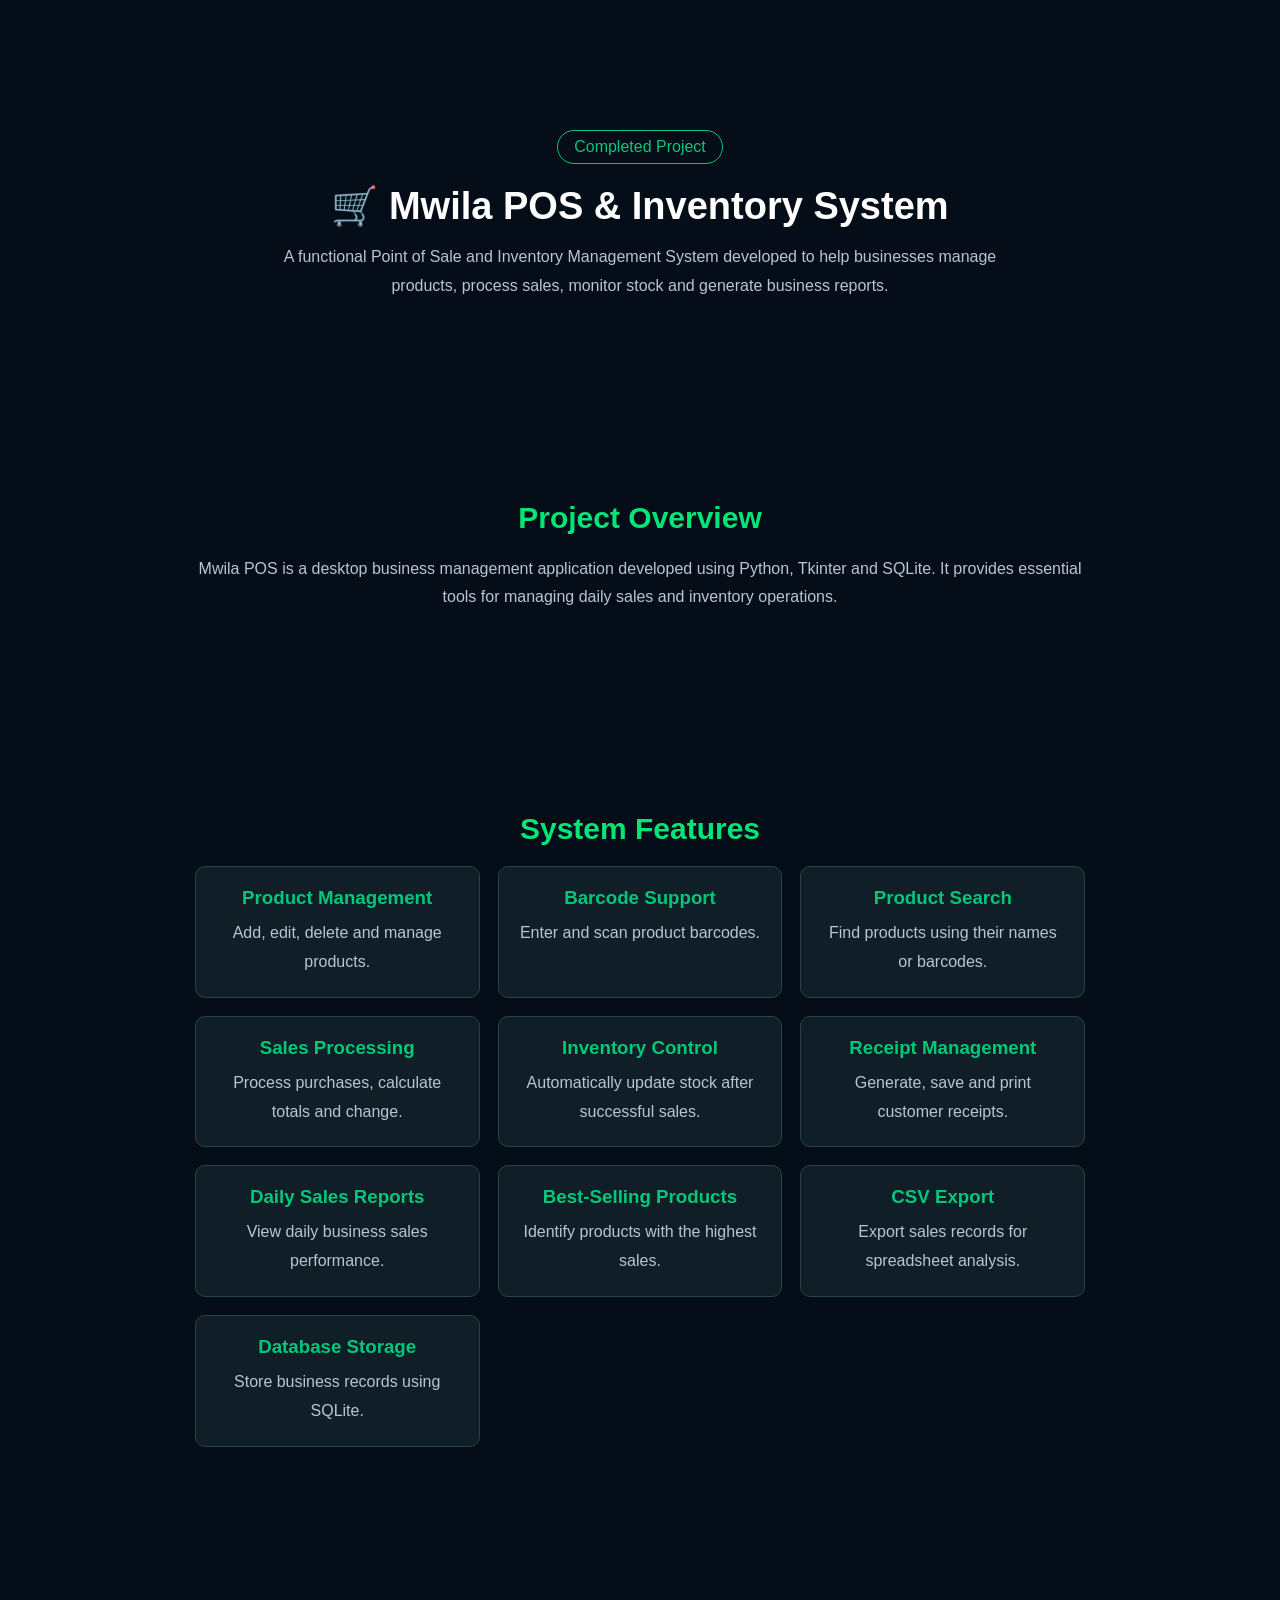
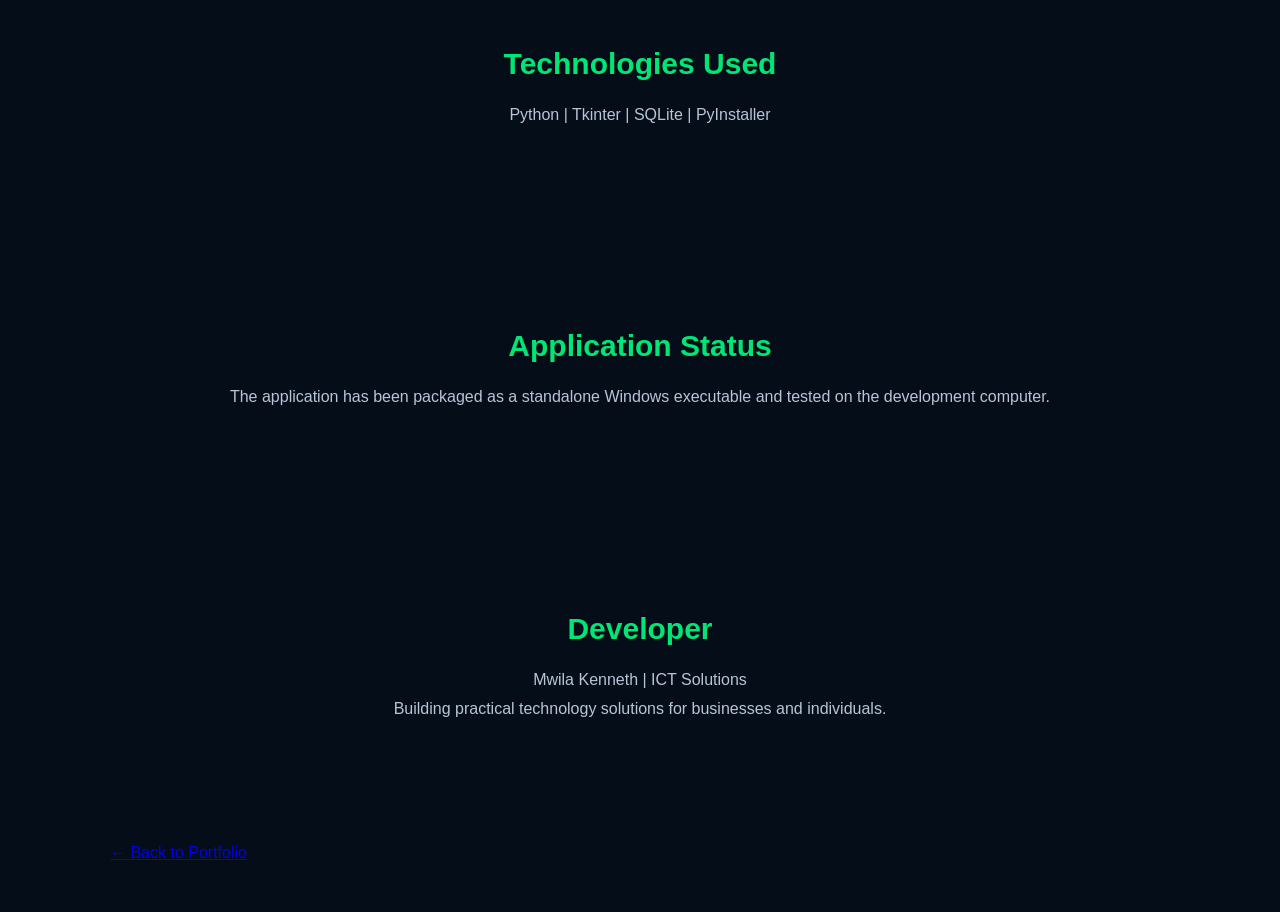
==== pos.html @ 471cc29e "Add files via upload" ====
<!DOCTYPE html>
<html lang="en">
<head>
    <meta charset="UTF-8">
    <meta name="viewport" content="width=device-width, initial-scale=1.0">
    <title>Mwila POS | Mwila Kenneth ICT Solutions</title>
    <link rel="stylesheet" href="style.css">

    <style>
        .pos-page {
            max-width: 1100px;
            margin: auto;
            padding: 50px 20px;
        }

        .pos-hero {
            text-align: center;
            padding: 55px 20px;
        }

        .pos-hero h1 {
            font-size: 38px;
            margin-bottom: 15px;
        }

        .pos-hero p {
            line-height: 1.8;
            max-width: 750px;
            margin: auto;
        }

        .pos-status {
            display: inline-block;
            color: #00c878;
            border: 1px solid #00c878;
            padding: 7px 16px;
            border-radius: 20px;
            margin-bottom: 20px;
        }

        .pos-section {
            margin: 40px 0;
        }

        .pos-section h2 {
            margin-bottom: 20px;
        }

        .pos-features {
            display: grid;
            grid-template-columns: repeat(auto-fit, minmax(230px, 1fr));
            gap: 18px;
        }

        .pos-feature {
            padding: 20px;
            border: 1px solid #29434a;
            border-radius: 10px;
            background: #101e28;
        }

        .pos-feature h3 {
            margin-bottom: 10px;
            color: #00c878;
        }

        .pos-feature p {
            line-height: 1.6;
        }

        .pos-tech {
            line-height: 2;
        }
    </style>
</head>

<body>

    <main class="pos-page">

        <section class="pos-hero">
            <span class="pos-status">Completed Project</span>

            <h1>🛒 Mwila POS & Inventory System</h1>

            <p>
                A functional Point of Sale and Inventory
                Management System developed to help businesses
                manage products, process sales, monitor stock
                and generate business reports.
            </p>
        </section>

        <section class="pos-section">
            <h2>Project Overview</h2>

            <p>
                Mwila POS is a desktop business management
                application developed using Python, Tkinter
                and SQLite. It provides essential tools for
                managing daily sales and inventory operations.
            </p>
        </section>

        <section class="pos-section">
            <h2>System Features</h2>

            <div class="pos-features">

                <div class="pos-feature">
                    <h3>Product Management</h3>
                    <p>Add, edit, delete and manage products.</p>
                </div>

                <div class="pos-feature">
                    <h3>Barcode Support</h3>
                    <p>Enter and scan product barcodes.</p>
                </div>

                <div class="pos-feature">
                    <h3>Product Search</h3>
                    <p>Find products using their names or barcodes.</p>
                </div>

                <div class="pos-feature">
                    <h3>Sales Processing</h3>
                    <p>Process purchases, calculate totals and change.</p>
                </div>

                <div class="pos-feature">
                    <h3>Inventory Control</h3>
                    <p>Automatically update stock after successful sales.</p>
                </div>

                <div class="pos-feature">
                    <h3>Receipt Management</h3>
                    <p>Generate, save and print customer receipts.</p>
                </div>

                <div class="pos-feature">
                    <h3>Daily Sales Reports</h3>
                    <p>View daily business sales performance.</p>
                </div>

                <div class="pos-feature">
                    <h3>Best-Selling Products</h3>
                    <p>Identify products with the highest sales.</p>
                </div>

                <div class="pos-feature">
                    <h3>CSV Export</h3>
                    <p>Export sales records for spreadsheet analysis.</p>
                </div>

                <div class="pos-feature">
                    <h3>Database Storage</h3>
                    <p>Store business records using SQLite.</p>
                </div>

            </div>
        </section>

        <section class="pos-section">
            <h2>Technologies Used</h2>

            <p class="pos-tech">
                Python | Tkinter | SQLite | PyInstaller
            </p>
        </section>

        <section class="pos-section">
            <h2>Application Status</h2>

            <p>
                The application has been packaged as a
                standalone Windows executable and tested
                on the development computer.
            </p>
        </section>

        <section class="pos-section">
            <h2>Developer</h2>

            <p>
                Mwila Kenneth | ICT Solutions
            </p>

            <p>
                Building practical technology solutions
                for businesses and individuals.
            </p>
        </section>

        <p>
            <a href="index.html">← Back to Portfolio</a>
        </p>

    </main>

</body>
</html>
---- style.css ----
/* GENERAL SETTINGS */
* {
    margin: 0;
    padding: 0;
    box-sizing: border-box;
    scroll-behavior: smooth;
}

body {
    background: #050d19;
    color: white;
    font-family: Arial, sans-serif;
}

/* NAVIGATION */
header {
    display: flex;
    justify-content: space-between;
    align-items: center;
    padding: 22px 8%;
    background: #0b1728;
    border-bottom: 1px solid #123d35;
}

.logo {
    font-size: 28px;
    font-weight: bold;
    color: white;
}

.logo span {
    color: #00e676;
}

.logo small {
    display: block;
    font-size: 11px;
    color: #00e676;
    letter-spacing: 2px;
}

nav a {
    color: white;
    text-decoration: none;
    margin-left: 22px;
    font-size: 14px;
    transition: 0.3s;
}

nav a:hover {
    color: #00e676;
}

/* HERO SECTION */
.hero {
    min-height: 620px;
    padding: 100px 8%;
    display: flex;
    justify-content: space-between;
    align-items: center;
    gap: 40px;
    background: radial-gradient(
        circle at 80% 50%,
        #123c35,
        #050d19 55%
    );
}

.hero-content {
    max-width: 650px;
}

.welcome {
    color: #00e676;
    letter-spacing: 3px;
    margin-bottom: 20px;
    font-size: 13px;
}

.hero h1 {
    font-size: 55px;
    line-height: 1.2;
    margin-bottom: 15px;
}

.hero h1 span {
    display: block;
    color: #00e676;
}

.hero h2 {
    color: #00e676;
    margin-bottom: 20px;
    font-size: 27px;
}

.hero h3 {
    margin-bottom: 15px;
}

.description {
    color: #b8c5d6;
    line-height: 1.8;
    max-width: 500px;
}

/* BUTTONS */
.buttons {
    margin-top: 30px;
    display: flex;
    gap: 15px;
    flex-wrap: wrap;
}

.btn-primary,
.btn-secondary {
    padding: 14px 22px;
    border-radius: 6px;
    text-decoration: none;
    font-weight: bold;
    transition: 0.3s;
}

.btn-primary {
    background: #00e676;
    color: #06111d;
}

.btn-secondary {
    border: 1px solid #00e676;
    color: white;
}

.btn-primary:hover {
    background: white;
}

.btn-secondary:hover {
    background: #00e676;
    color: #06111d;
}

/* HERO DESIGN CARD */
.hero-card {
    width: 300px;
    min-height: 300px;
    background: #102438;
    border: 1px solid #00e676;
    border-radius: 20px;
    display: flex;
    flex-direction: column;
    justify-content: center;
    align-items: center;
    box-shadow: 0 0 35px #00e67322;
    text-align: center;
}

.circle {
    width: 140px;
    height: 140px;
    border-radius: 50%;
    background: #00e676;
    color: #06111d;
    display: flex;
    justify-content: center;
    align-items: center;
    font-size: 45px;
    font-weight: bold;
    margin-bottom: 25px;
}

.hero-card p {
    color: #b8c5d6;
    margin-top: 10px;
    font-size: 13px;
}

/* OTHER SECTIONS */
section:not(.hero) {
    padding: 80px 8%;
    text-align: center;
}

section:not(.hero) h2 {
    color: #00e676;
    margin-bottom: 20px;
    font-size: 30px;
}

section:not(.hero) p {
    color: #b8c5d6;
    line-height: 1.8;
}

/* FOOTER */
footer {
    text-align: center;
    padding: 25px;
    background: #0b1728;
    color: #b8c5d6;
}

/* MOBILE RESPONSIVENESS */
@media (max-width: 768px) {

    header {
        flex-direction: column;
        gap: 20px;
    }

    nav {
        display: flex;
        flex-wrap: wrap;
        justify-content: center;
        gap: 15px;
    }

    nav a {
        margin: 0;
    }

    .hero {
        flex-direction: column;
        text-align: center;
        padding: 70px 6%;
    }

    .hero h1 {
        font-size: 38px;
    }

    .description {
        margin: auto;
    }

    .buttons {
        justify-content: center;
    }

    .hero-card {
        width: 100%;
        max-width: 300px;
    }
}

/* SERVICES SECTION */

.services {
    background: #081525;
}

.section-intro {
    margin-bottom: 40px;
}

.service-container {
    display: grid;
    grid-template-columns: repeat(2, 1fr);
    gap: 25px;
    margin-top: 40px;
}

.service-card {
    background: #102438;
    padding: 35px 25px;
    border: 1px solid #183b43;
    border-radius: 12px;
    transition: 0.3s;
}

.service-card:hover {
    transform: translateY(-8px);
    border-color: #00e676;
    box-shadow: 0 8px 25px #00e67622;
}

.service-icon {
    font-size: 40px;
    margin-bottom: 20px;
}

.service-card h3 {
    color: #00e676;
    margin-bottom: 15px;
}

.service-card p {
    line-height: 1.8;
    font-size: 14px;
}

/* MOBILE SERVICES */

@media (max-width: 768px) {
    .service-container {
        grid-template-columns: 1fr;
    }
}

/* PROJECTS SECTION */

.projects {
    background: #050d19;
}

.project-container {
    display: grid;
    grid-template-columns: repeat(3, 1fr);
    gap: 25px;
    margin-top: 40px;
}

.project-card {
    background: #102438;
    border: 1px solid #183b43;
    border-radius: 12px;
    overflow: hidden;
    text-align: left;
    transition: 0.3s;
}

.project-card:hover {
    transform: translateY(-8px);
    border-color: #00e676;
    box-shadow: 0 8px 25px #00e67622;
}

.project-image {
    height: 150px;
    background: #163447;
    display: flex;
    justify-content: center;
    align-items: center;
    font-size: 65px;
}

.project-info {
    padding: 25px;
}

.status {
    color: #00e676;
    font-size: 12px;
    font-weight: bold;
}

.project-info h3 {
    margin: 15px 0;
    color: white;
}

.project-info p {
    color: #b8c5d6;
    line-height: 1.7;
    font-size: 14px;
}

.tech {
    margin-top: 20px;
    color: #00e676;
    font-size: 12px;
}

/* MOBILE PROJECT LAYOUT */

@media (max-width: 768px) {
    .project-container {
        grid-template-columns: 1fr;
    }
}

/* ABOUT ME SECTION */

.about {
    background: #0b1728;
}

.about-container {
    display: grid;
    grid-template-columns: 1.5fr 1fr;
    gap: 40px;
    text-align: left;
    margin-top: 40px;
}

.about-text h3,
.about-skills h3 {
    margin-bottom: 20px;
    color: white;
}

.about-text h3 span {
    color: #00e676;
}

.about-text p {
    margin-bottom: 18px;
    line-height: 1.9;
}

.about-skills {
    background: #102438;
    border: 1px solid #183b43;
    border-radius: 12px;
    padding: 30px;
}

.about-skills ul {
    list-style: none;
}

.about-skills li {
    padding: 12px 0;
    border-bottom: 1px solid #24404c;
    color: #cbd5e1;
}

.about-skills li::before {
    content: "✓ ";
    color: #00e676;
    font-weight: bold;
}

@media (max-width: 768px) {
    .about-container {
        grid-template-columns: 1fr;
    }
}
.about {
    padding: 60px 10%;
    background: #101b2b;
    color: white;
}

.about h2 {
    color: #00ff88;
    margin-bottom: 20px;
}

.about p {
    line-height: 1.8;
    margin-bottom: 15px;
}

.about h3 {
    color: #00ff88;
    margin-top: 25px;
}

.about ul {
    padding-left: 20px;
    line-height: 2;
}

.contact {
    padding: 60px 10%;
    text-align: center;
    background: #080f1c;
    color: white;
}

.contact h2 {
    color: #00ff88;
    margin-bottom: 20px;
}

.contact p {
    margin: 15px 0;
    line-height: 1.7;
}

.contact a {
    display: inline-block;
    background: #00c96b;
    color: #080f1c;
    padding: 12px 25px;
    border-radius: 6px;
    text-decoration: none;
    font-weight: bold;
}

.contact a:hover {
    background: #00ff88;
}

footer {
    background: #050a12;
    color: white;
    text-align: center;
    padding: 20px;
    border-top: 1px solid #00ff88;
}

/* MOBILE RESPONSIVENESS */
@media screen and (max-width: 768px) {
    nav {
        flex-direction: column;
        gap: 15px;
    }

    nav ul {
        flex-direction: column;
        align-items: center;
        gap: 12px;
    }

    section {
        padding: 40px 5%;
    }

    .services,
    .projects {
        grid-template-columns: 1fr;
    }

    h1 {
        font-size: 30px;
    }

    h2 {
        font-size: 25px;
    }

    .contact a {
        max-width: 100%;
    }
}
html {
    scroll-behavior: smooth;
} 
.footer {
    background: #080f1c;
    color: white;
    text-align: center;
    padding: 30px 15px;
}

.footer h3 {
    color: #00e676;
    margin-bottom: 10px;
}

.footer p {
    margin: 8px 0;
    font-size: 14px;
}
/* Mobile Responsive Design */

@media screen and (max-width: 768px) {

    nav {
        flex-direction: column;
        gap: 15px;
    }

    nav ul {
        flex-wrap: wrap;
        justify-content: center;
        gap: 12px;
    }

    .hero {
        padding: 60px 20px;
        text-align: center;
    }

    .hero h1 {
        font-size: 30px;
    }

    .services,
    .projects {
        padding: 40px 15px;
    }

    .contact {
        padding: 45px 15px;
    }

    .footer {
        padding: 25px 10px;
    }
}

.project-link {
    display: inline-block;
    margin-top: 15px;
    padding: 10px 18px;
    background: #00e676;
    color: #101b2d;
    text-decoration: none;
    border-radius: 5px;
    font-weight: bold;
}

.project-link:hover {
    background: white;
}
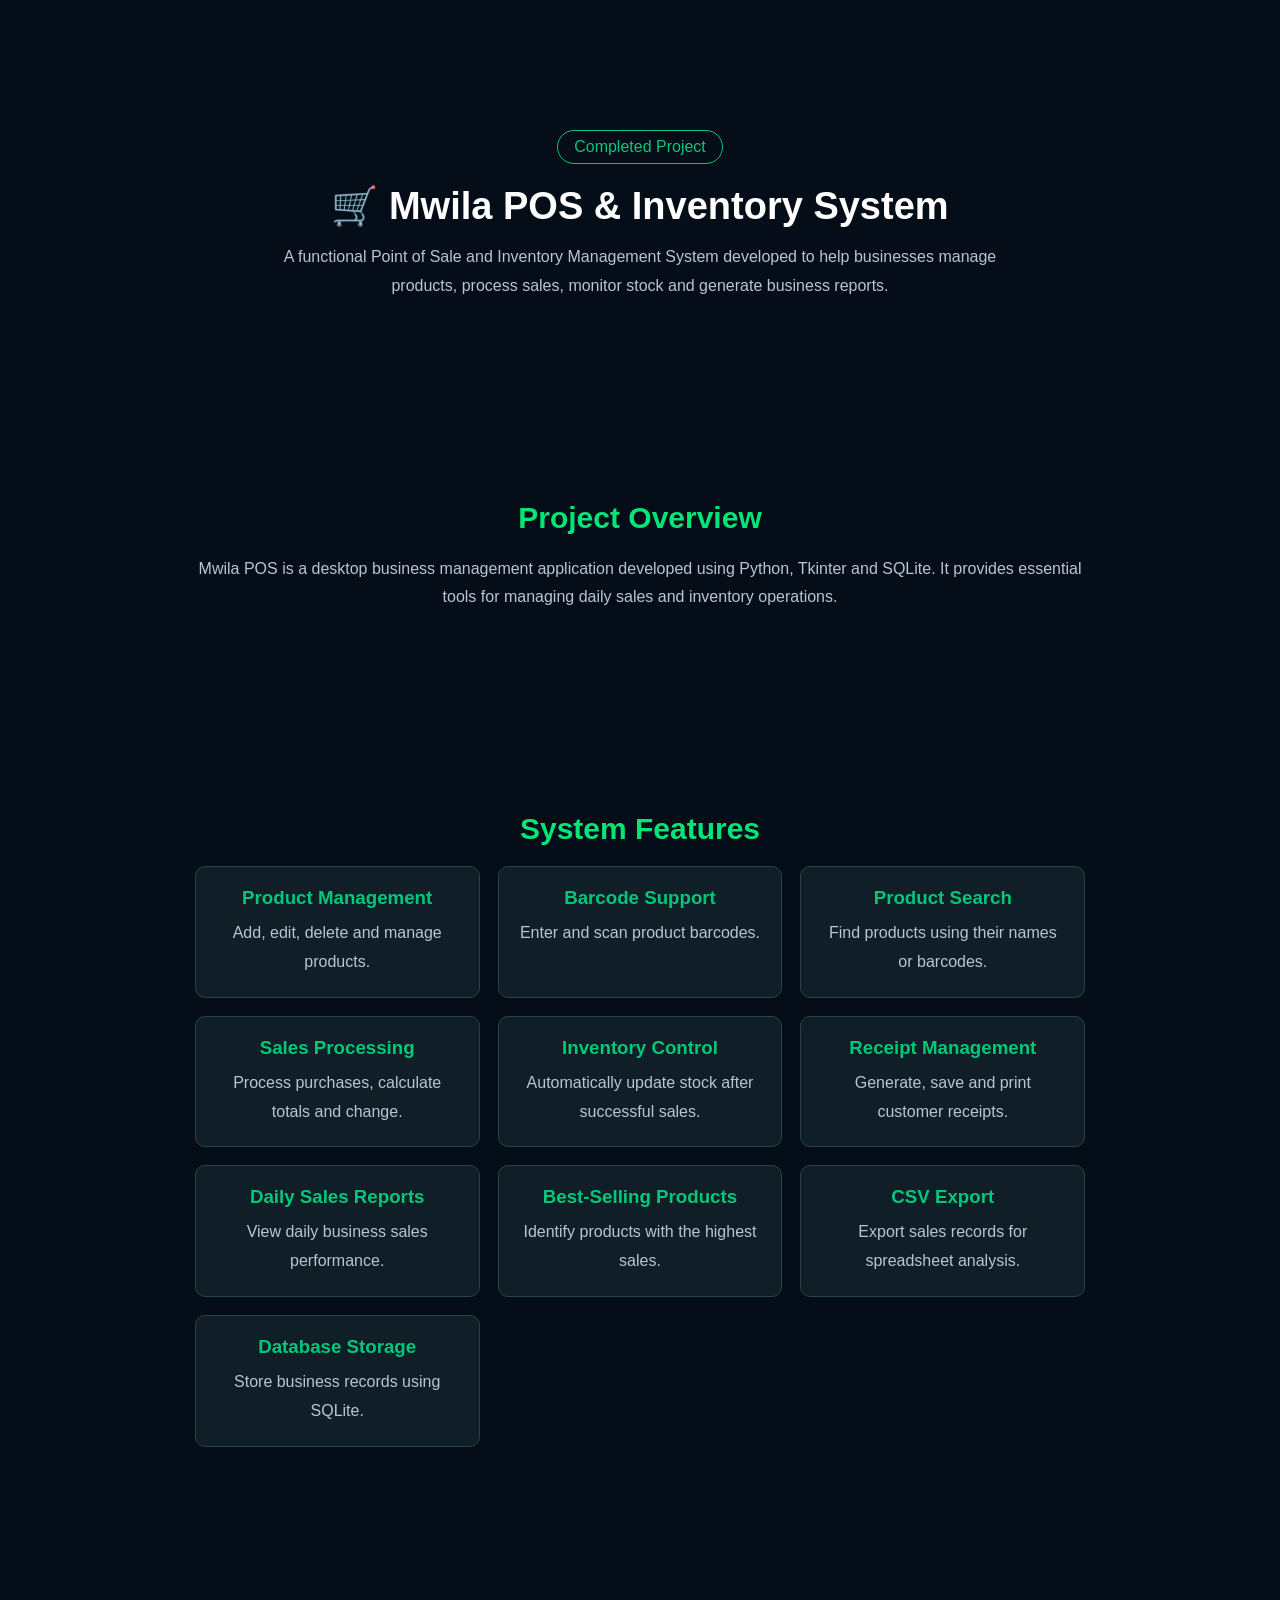
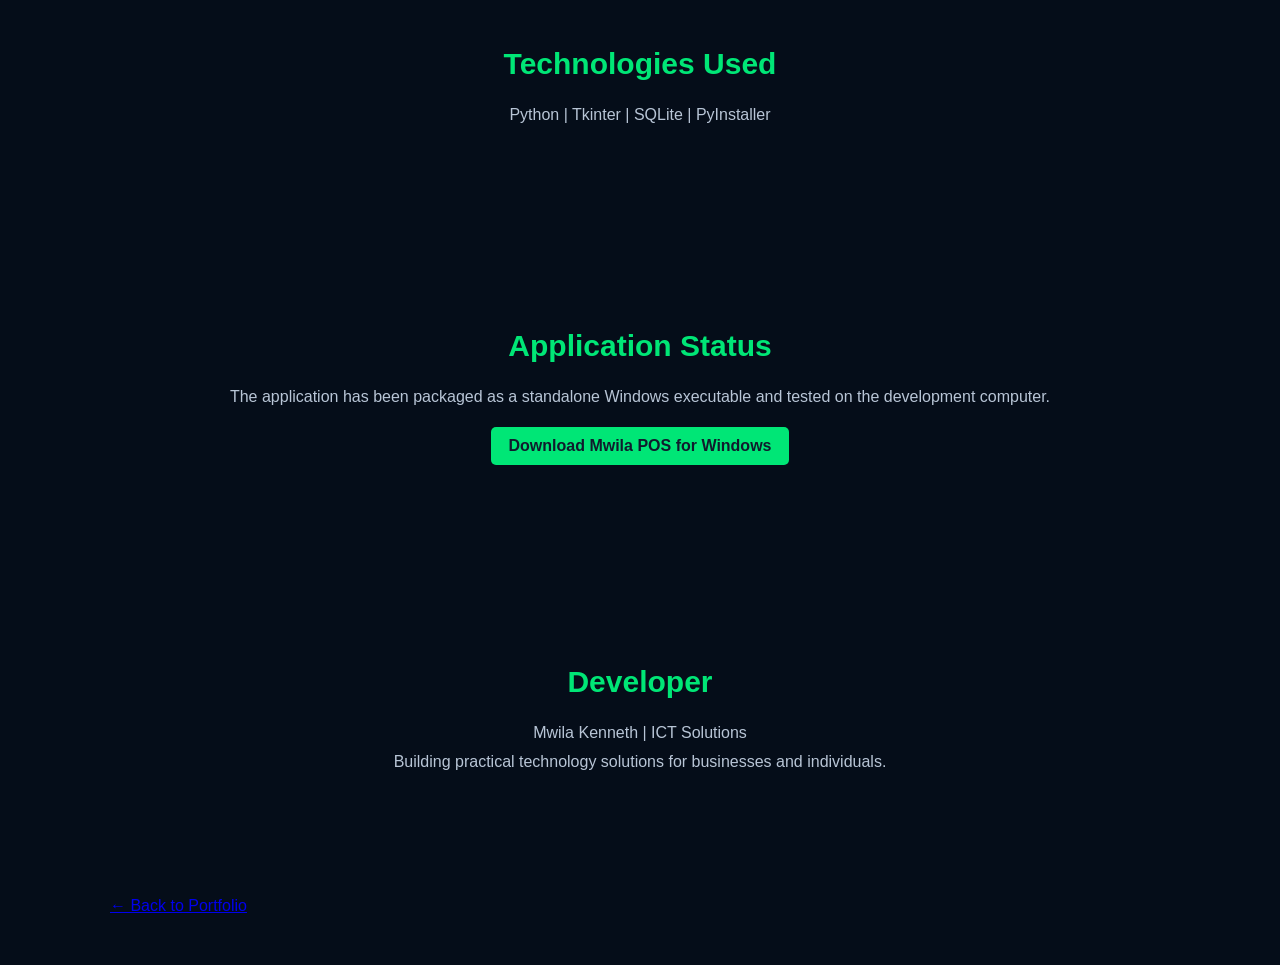
==== commit e237bf12: "Add files via upload" ====
--- a/pos.html
+++ b/pos.html
@@ -177,6 +177,11 @@
                 standalone Windows executable and tested
                 on the development computer.
             </p>
+            <a href="https://github.com/mwilakenneth3-ctrl/mwila-kenneth-portfolio/releases/latest"
+   target="_blank"
+   class="project-link">
+   Download Mwila POS for Windows
+</a>
         </section>
 
         <section class="pos-section">
